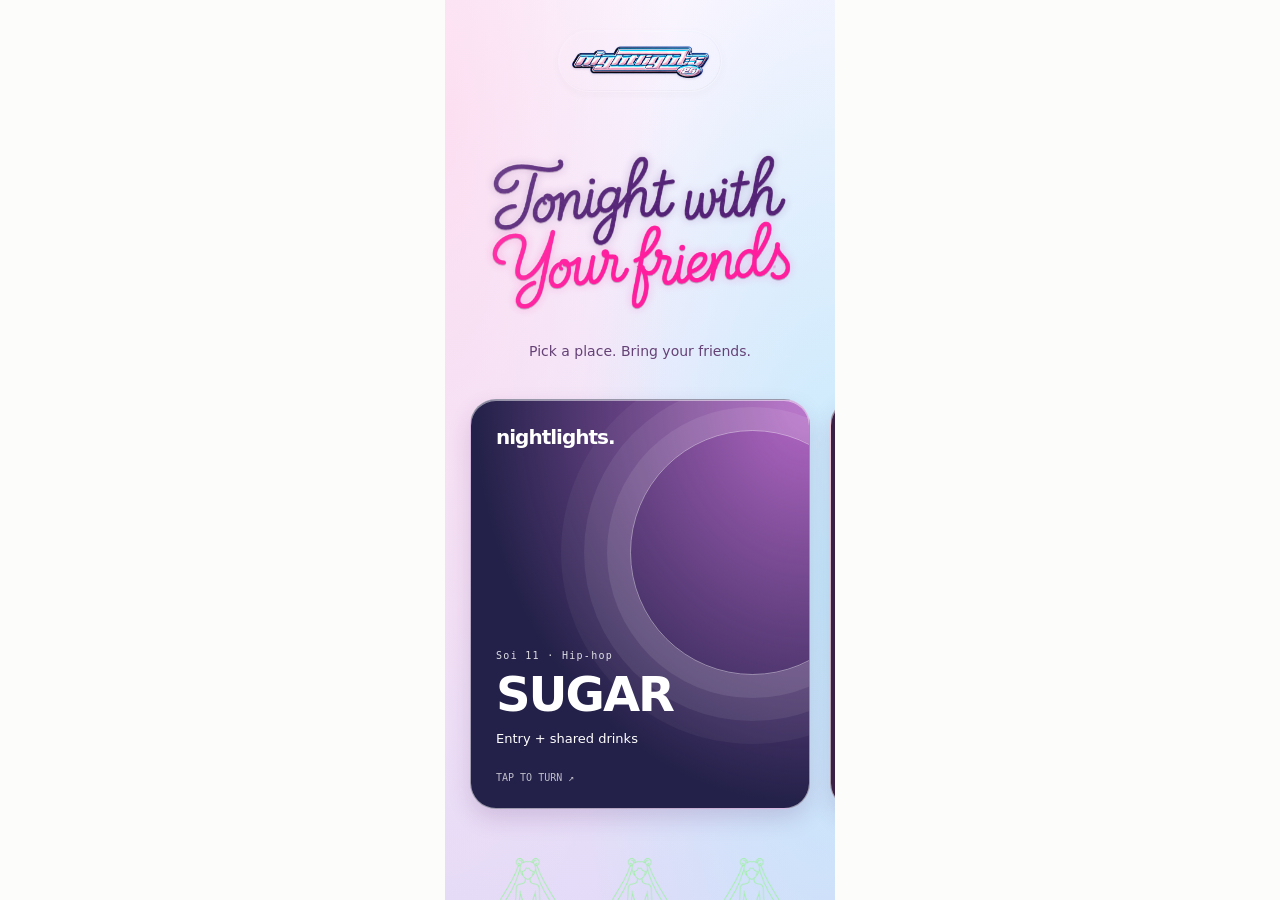
==== mobile-preview.html @ 2d6ca843 "Refine clear logo, responsive layouts and desktop Apply Now flow" ====
<!doctype html>
<html lang="en"><meta charset="utf-8"><meta name="viewport" content="width=device-width,initial-scale=1"><title>nightlights · Phone preview</title><style>*{box-sizing:border-box}body{margin:0;background:#fcfcfb;display:grid;justify-items:center;min-height:100dvh}iframe{display:block;width:min(390px,100vw);height:100dvh;border:0;background:#fcfcfb}</style><iframe src="index.html?v=nightlights-apply-v5" title="nightlights phone preview"></iframe></html>
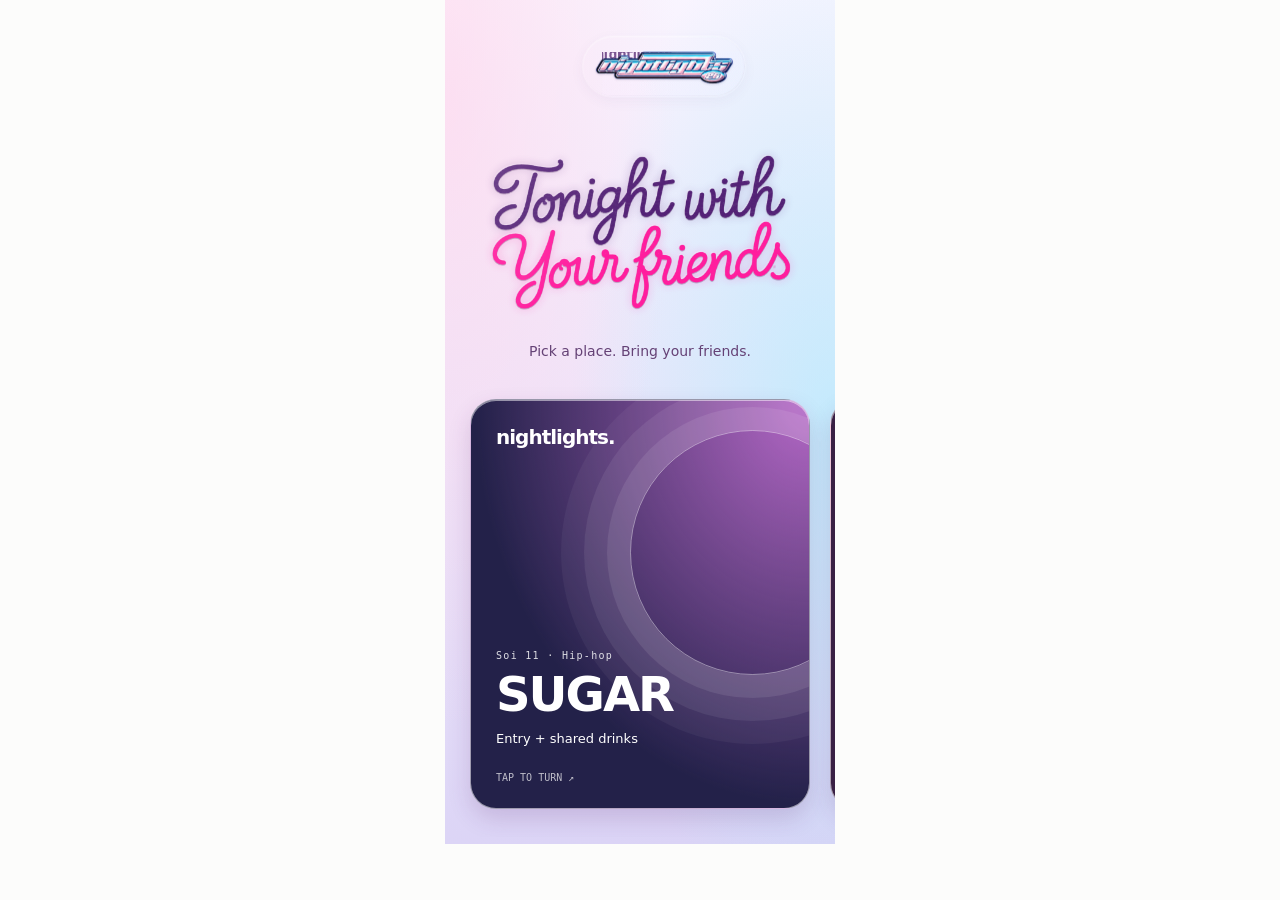
==== commit fead0123: "Publish current Night Lights design with faster glass logo and footer reveal" ====
--- a/mobile-preview.html
+++ b/mobile-preview.html
@@ -1,2 +1,2 @@
 <!doctype html>
-<html lang="en"><meta charset="utf-8"><meta name="viewport" content="width=device-width,initial-scale=1"><title>nightlights · Phone preview</title><style>*{box-sizing:border-box}body{margin:0;background:#fcfcfb;display:grid;justify-items:center;min-height:100dvh}iframe{display:block;width:min(390px,100vw);height:100dvh;border:0;background:#fcfcfb}</style><iframe src="index.html?v=nightlights-apply-v5" title="nightlights phone preview"></iframe></html>
+<html lang="en"><meta charset="utf-8"><meta name="viewport" content="width=device-width,initial-scale=1"><title>nightlights · Phone preview</title><style>*{box-sizing:border-box}body{margin:0;background:#fcfcfb;display:grid;justify-items:center;min-height:100dvh}iframe{display:block;width:min(390px,100vw);height:min(844px,100dvh);border:0;background:#fcfcfb}</style><iframe src="index.html?v=nightlights-share-v14" title="nightlights phone preview"></iframe></html>
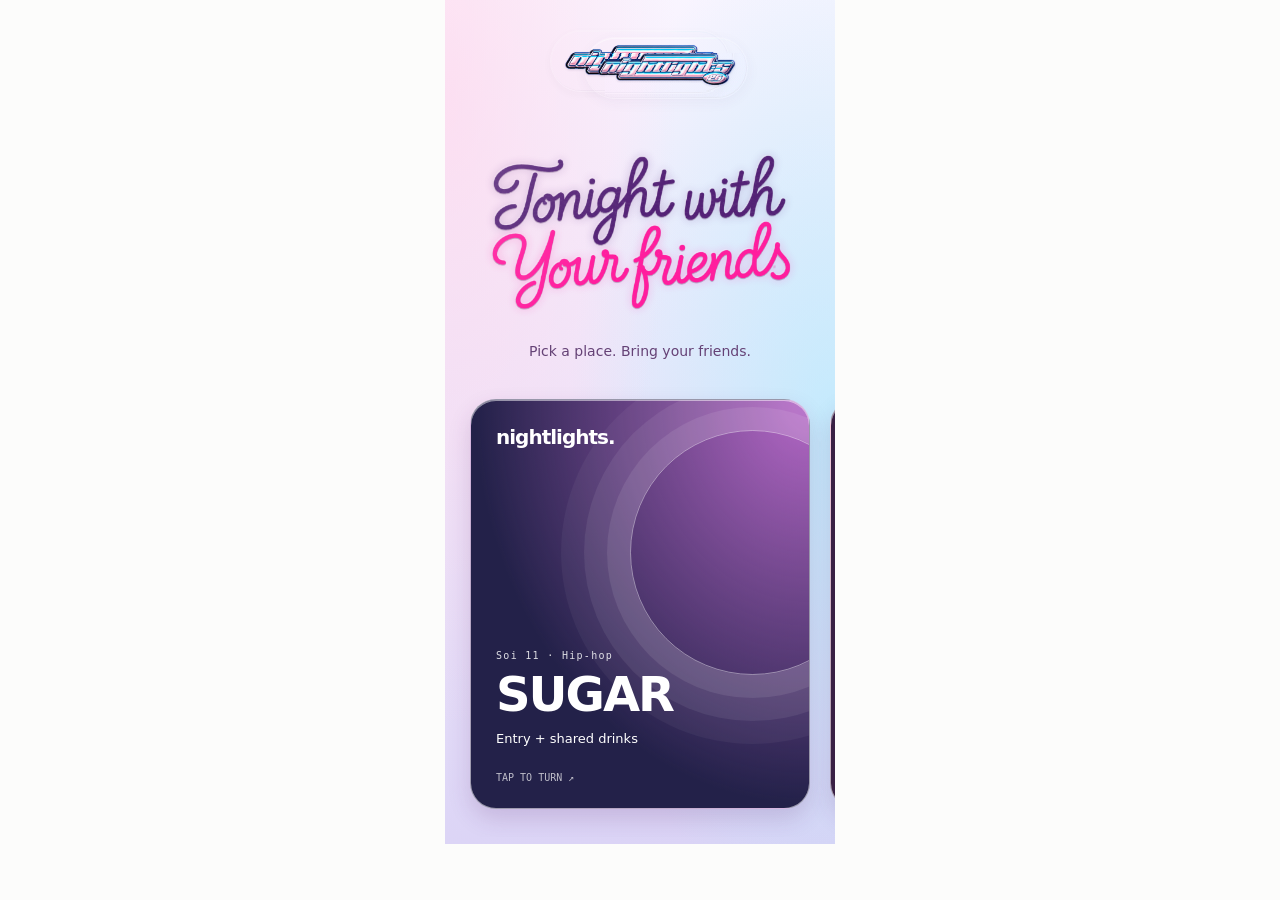
==== commit 2d272e3b: "Keep a stationary glass logo and add subtle neon shimmer" ====
--- a/mobile-preview.html
+++ b/mobile-preview.html
@@ -1,2 +1,2 @@
 <!doctype html>
-<html lang="en"><meta charset="utf-8"><meta name="viewport" content="width=device-width,initial-scale=1"><title>nightlights · Phone preview</title><style>*{box-sizing:border-box}body{margin:0;background:#fcfcfb;display:grid;justify-items:center;min-height:100dvh}iframe{display:block;width:min(390px,100vw);height:min(844px,100dvh);border:0;background:#fcfcfb}</style><iframe src="index.html?v=nightlights-share-v14" title="nightlights phone preview"></iframe></html>
+<html lang="en"><meta charset="utf-8"><meta name="viewport" content="width=device-width,initial-scale=1"><title>nightlights · Phone preview</title><style>*{box-sizing:border-box}body{margin:0;background:#fcfcfb;display:grid;justify-items:center;min-height:100dvh}iframe{display:block;width:min(390px,100vw);height:min(844px,100dvh);border:0;background:#fcfcfb}</style><iframe src="index.html?v=nightlights-brand-v15" title="nightlights phone preview"></iframe></html>
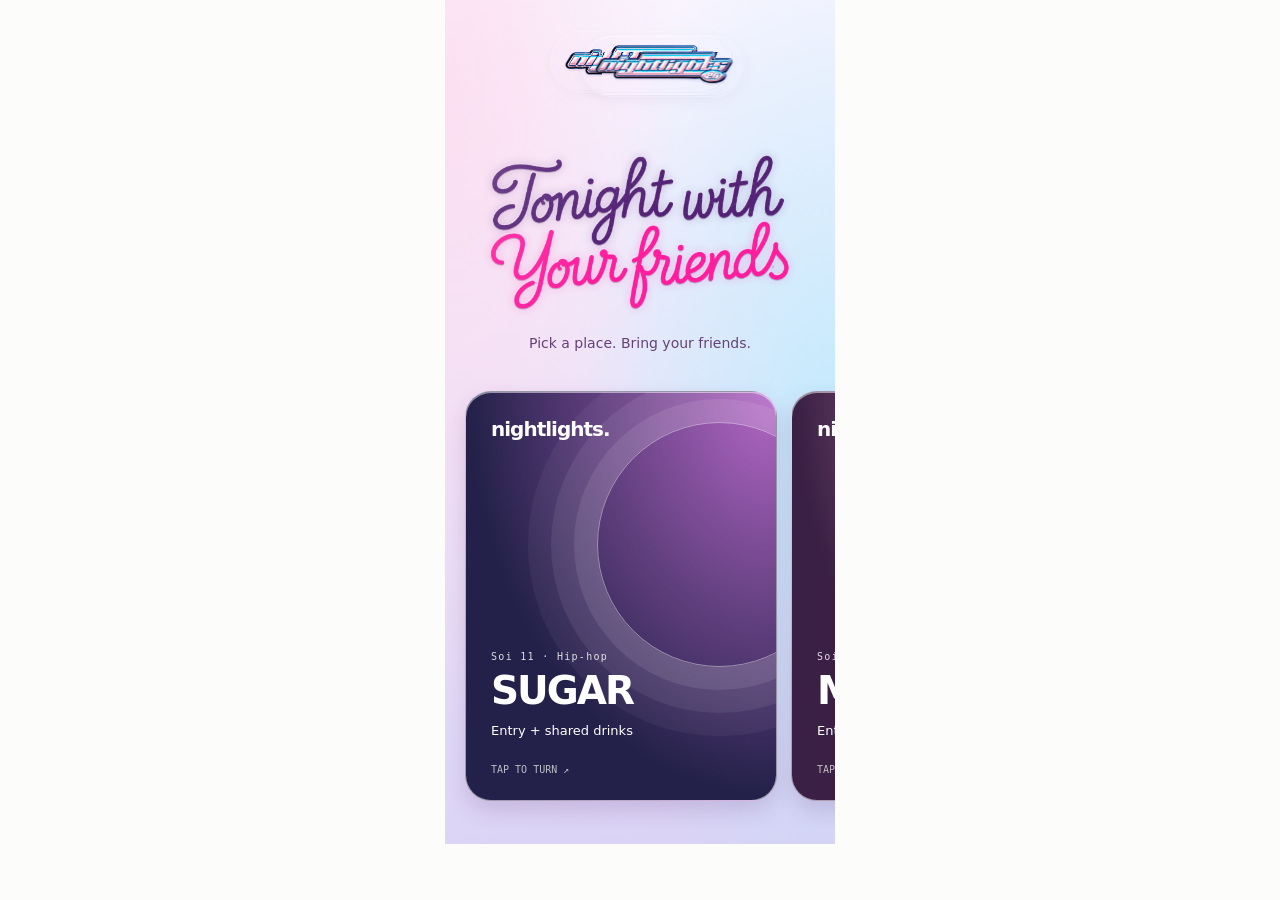
==== commit ec79210c: "Fit three venue cards on tablets and improve mobile peek and headline alignment" ====
--- a/mobile-preview.html
+++ b/mobile-preview.html
@@ -1,2 +1,2 @@
 <!doctype html>
-<html lang="en"><meta charset="utf-8"><meta name="viewport" content="width=device-width,initial-scale=1"><title>nightlights · Phone preview</title><style>*{box-sizing:border-box}body{margin:0;background:#fcfcfb;display:grid;justify-items:center;min-height:100dvh}iframe{display:block;width:min(390px,100vw);height:min(844px,100dvh);border:0;background:#fcfcfb}</style><iframe src="index.html?v=nightlights-brand-v15" title="nightlights phone preview"></iframe></html>
+<html lang="en"><meta charset="utf-8"><meta name="viewport" content="width=device-width,initial-scale=1"><title>nightlights · Phone preview</title><style>*{box-sizing:border-box}body{margin:0;background:#fcfcfb;display:grid;justify-items:center;min-height:100dvh}iframe{display:block;width:min(390px,100vw);height:min(844px,100dvh);border:0;background:#fcfcfb}</style><iframe src="index.html?v=nightlights-layout-v16" title="nightlights phone preview"></iframe></html>
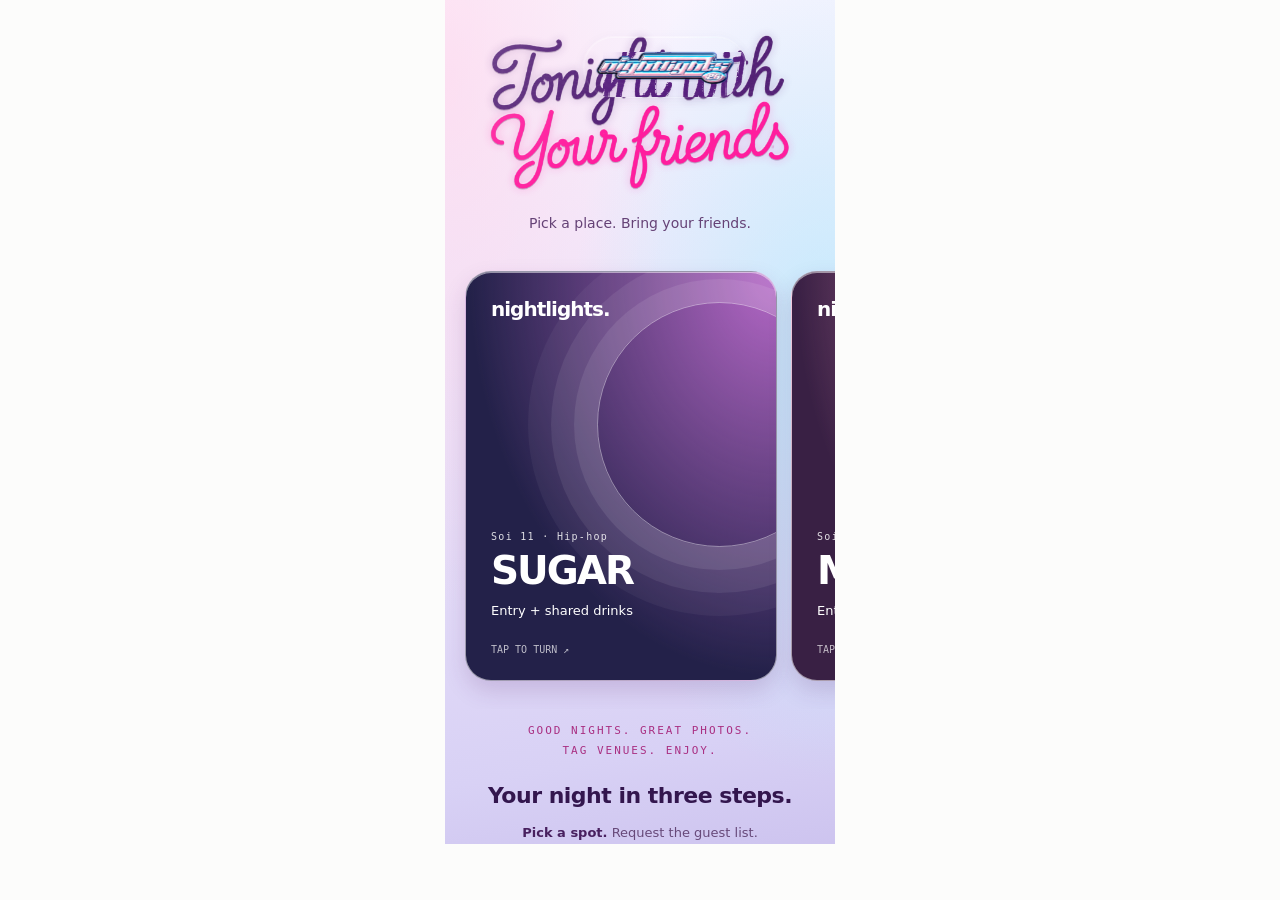
==== commit abed4884: "Lead with neon headline and add scroll-responsive floating logo" ====
--- a/mobile-preview.html
+++ b/mobile-preview.html
@@ -1,2 +1,2 @@
 <!doctype html>
-<html lang="en"><meta charset="utf-8"><meta name="viewport" content="width=device-width,initial-scale=1"><title>nightlights · Phone preview</title><style>*{box-sizing:border-box}body{margin:0;background:#fcfcfb;display:grid;justify-items:center;min-height:100dvh}iframe{display:block;width:min(390px,100vw);height:min(844px,100dvh);border:0;background:#fcfcfb}</style><iframe src="index.html?v=nightlights-layout-v16" title="nightlights phone preview"></iframe></html>
+<html lang="en"><meta charset="utf-8"><meta name="viewport" content="width=device-width,initial-scale=1"><title>nightlights · Phone preview</title><style>*{box-sizing:border-box}body{margin:0;background:#fcfcfb;display:grid;justify-items:center;min-height:100dvh}iframe{display:block;width:min(390px,100vw);height:min(844px,100dvh);border:0;background:#fcfcfb}</style><iframe src="index.html?v=nightlights-drift-v17" title="nightlights phone preview"></iframe></html>
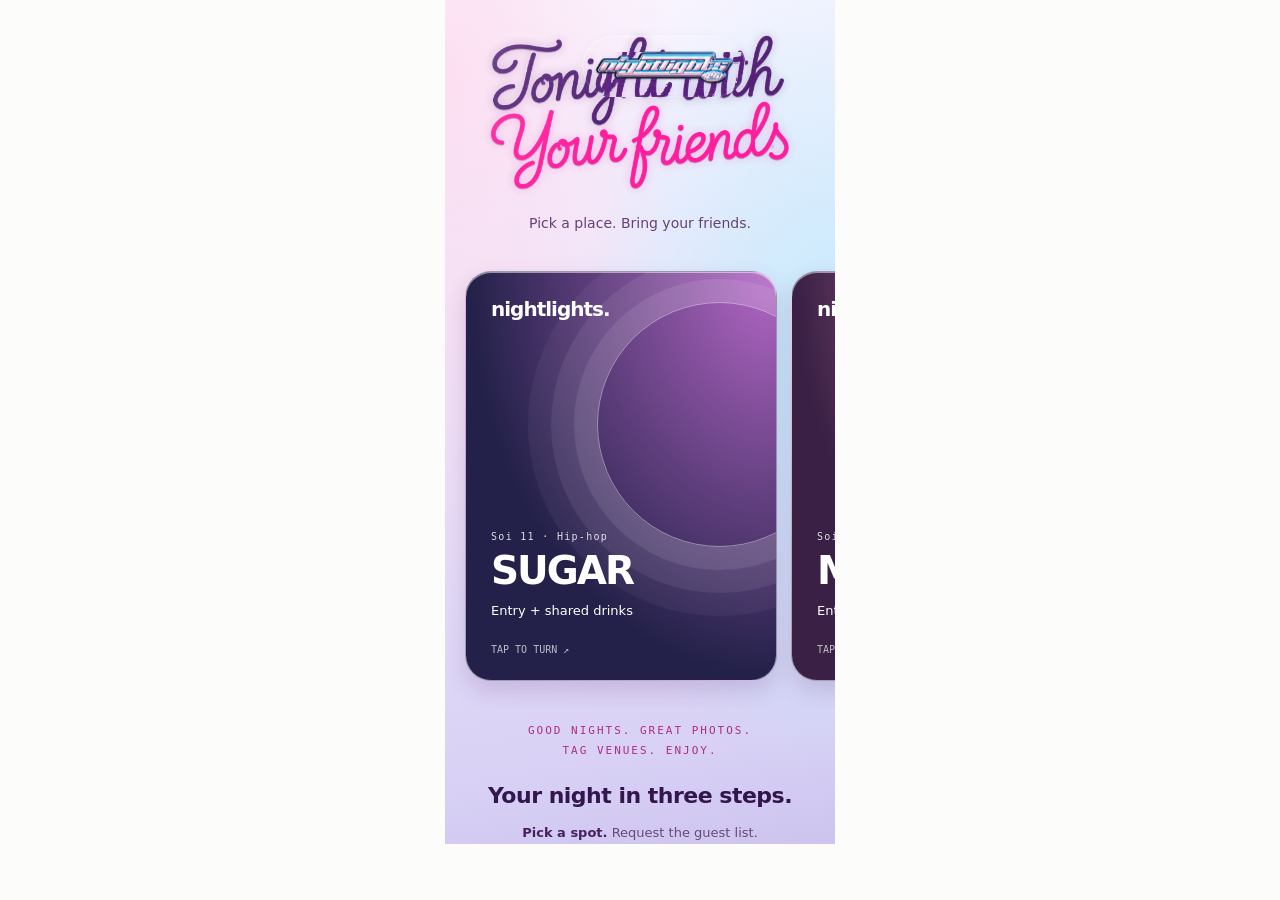
==== commit 7e482de2: "Add venue dates and translucent social-detail reuse prompts; accelerate footer eyes" ====
--- a/mobile-preview.html
+++ b/mobile-preview.html
@@ -1,2 +1,2 @@
 <!doctype html>
-<html lang="en"><meta charset="utf-8"><meta name="viewport" content="width=device-width,initial-scale=1"><title>nightlights · Phone preview</title><style>*{box-sizing:border-box}body{margin:0;background:#fcfcfb;display:grid;justify-items:center;min-height:100dvh}iframe{display:block;width:min(390px,100vw);height:min(844px,100dvh);border:0;background:#fcfcfb}</style><iframe src="index.html?v=nightlights-drift-v17" title="nightlights phone preview"></iframe></html>
+<html lang="en"><meta charset="utf-8"><meta name="viewport" content="width=device-width,initial-scale=1"><title>nightlights · Phone preview</title><style>*{box-sizing:border-box}body{margin:0;background:#fcfcfb;display:grid;justify-items:center;min-height:100dvh}iframe{display:block;width:min(390px,100vw);height:min(844px,100dvh);border:0;background:#fcfcfb}</style><iframe src="index.html?v=nightlights-dates-v18" title="nightlights phone preview"></iframe></html>
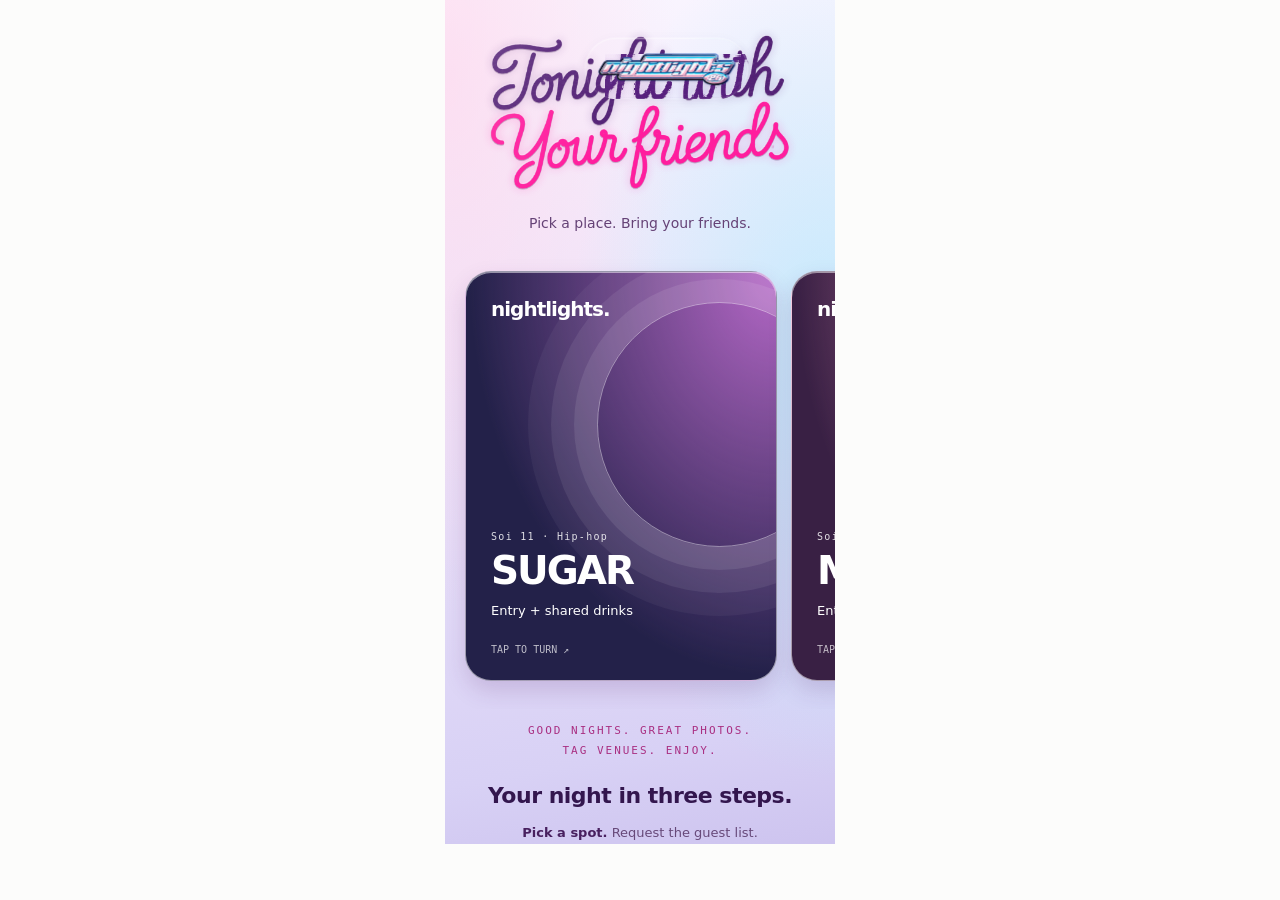
==== commit dc4fc212: "Prevent mirrored card bleed and add reverse purple perimeter with compact Start here" ====
--- a/mobile-preview.html
+++ b/mobile-preview.html
@@ -1,2 +1,2 @@
 <!doctype html>
-<html lang="en"><meta charset="utf-8"><meta name="viewport" content="width=device-width,initial-scale=1"><title>nightlights · Phone preview</title><style>*{box-sizing:border-box}body{margin:0;background:#fcfcfb;display:grid;justify-items:center;min-height:100dvh}iframe{display:block;width:min(390px,100vw);height:min(844px,100dvh);border:0;background:#fcfcfb}</style><iframe src="index.html?v=nightlights-dates-v18" title="nightlights phone preview"></iframe></html>
+<html lang="en"><meta charset="utf-8"><meta name="viewport" content="width=device-width,initial-scale=1"><title>nightlights · Phone preview</title><style>*{box-sizing:border-box}body{margin:0;background:#fcfcfb;display:grid;justify-items:center;min-height:100dvh}iframe{display:block;width:min(390px,100vw);height:min(844px,100dvh);border:0;background:#fcfcfb}</style><iframe src="index.html?v=nightlights-card-glass-v19" title="nightlights phone preview"></iframe></html>
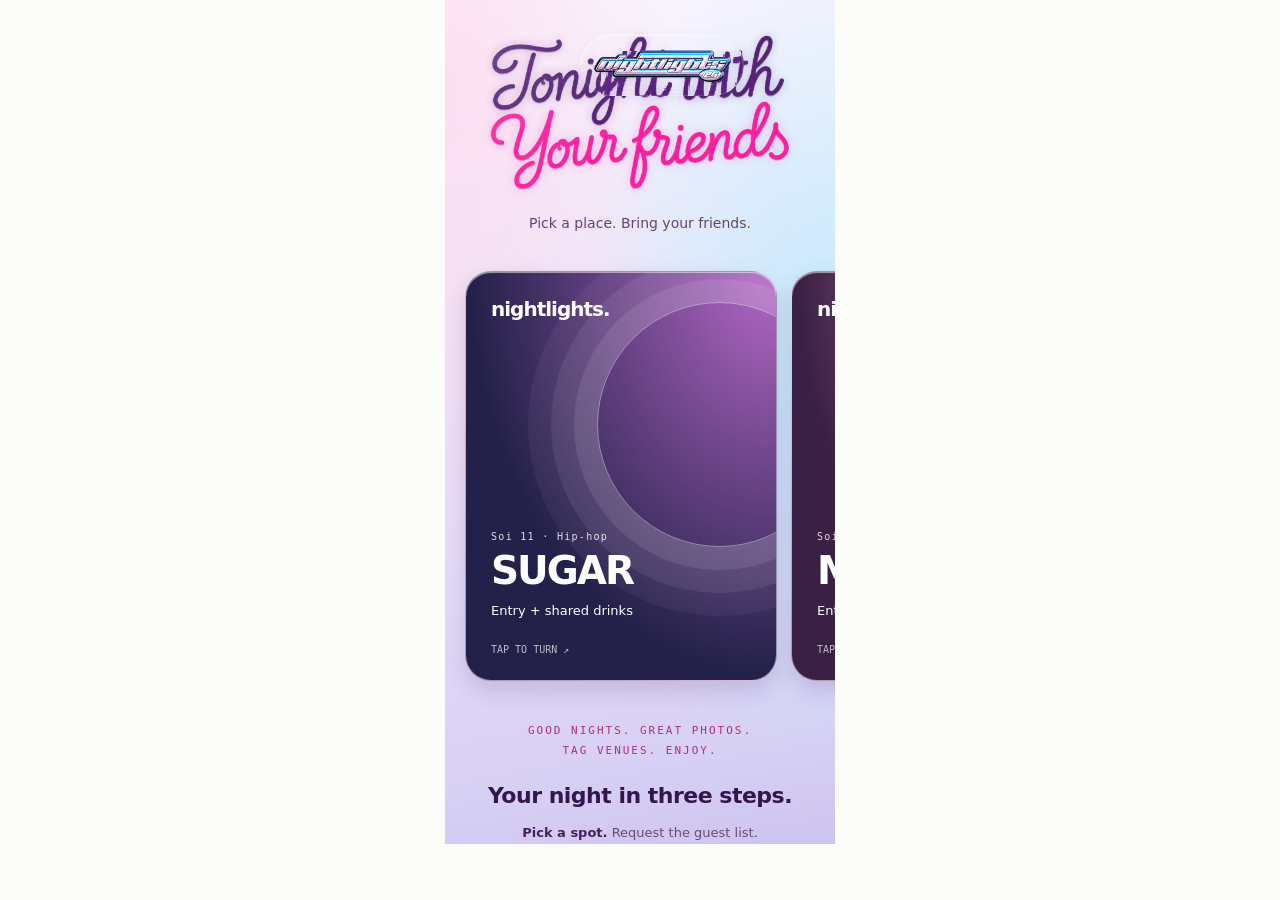
==== commit a7e0359f: "Add glass multi-date calendar with nine-day window and live venue suggestions" ====
--- a/mobile-preview.html
+++ b/mobile-preview.html
@@ -1,2 +1,2 @@
 <!doctype html>
-<html lang="en"><meta charset="utf-8"><meta name="viewport" content="width=device-width,initial-scale=1"><title>nightlights · Phone preview</title><style>*{box-sizing:border-box}body{margin:0;background:#fcfcfb;display:grid;justify-items:center;min-height:100dvh}iframe{display:block;width:min(390px,100vw);height:min(844px,100dvh);border:0;background:#fcfcfb}</style><iframe src="index.html?v=nightlights-card-glass-v19" title="nightlights phone preview"></iframe></html>
+<html lang="en"><meta charset="utf-8"><meta name="viewport" content="width=device-width,initial-scale=1"><title>nightlights · Phone preview</title><style>*{box-sizing:border-box}body{margin:0;background:#fcfcfb;display:grid;justify-items:center;min-height:100dvh}iframe{display:block;width:min(390px,100vw);height:min(844px,100dvh);border:0;background:#fcfcfb}</style><iframe src="index.html?v=nightlights-calendar-v20" title="nightlights phone preview"></iframe></html>
